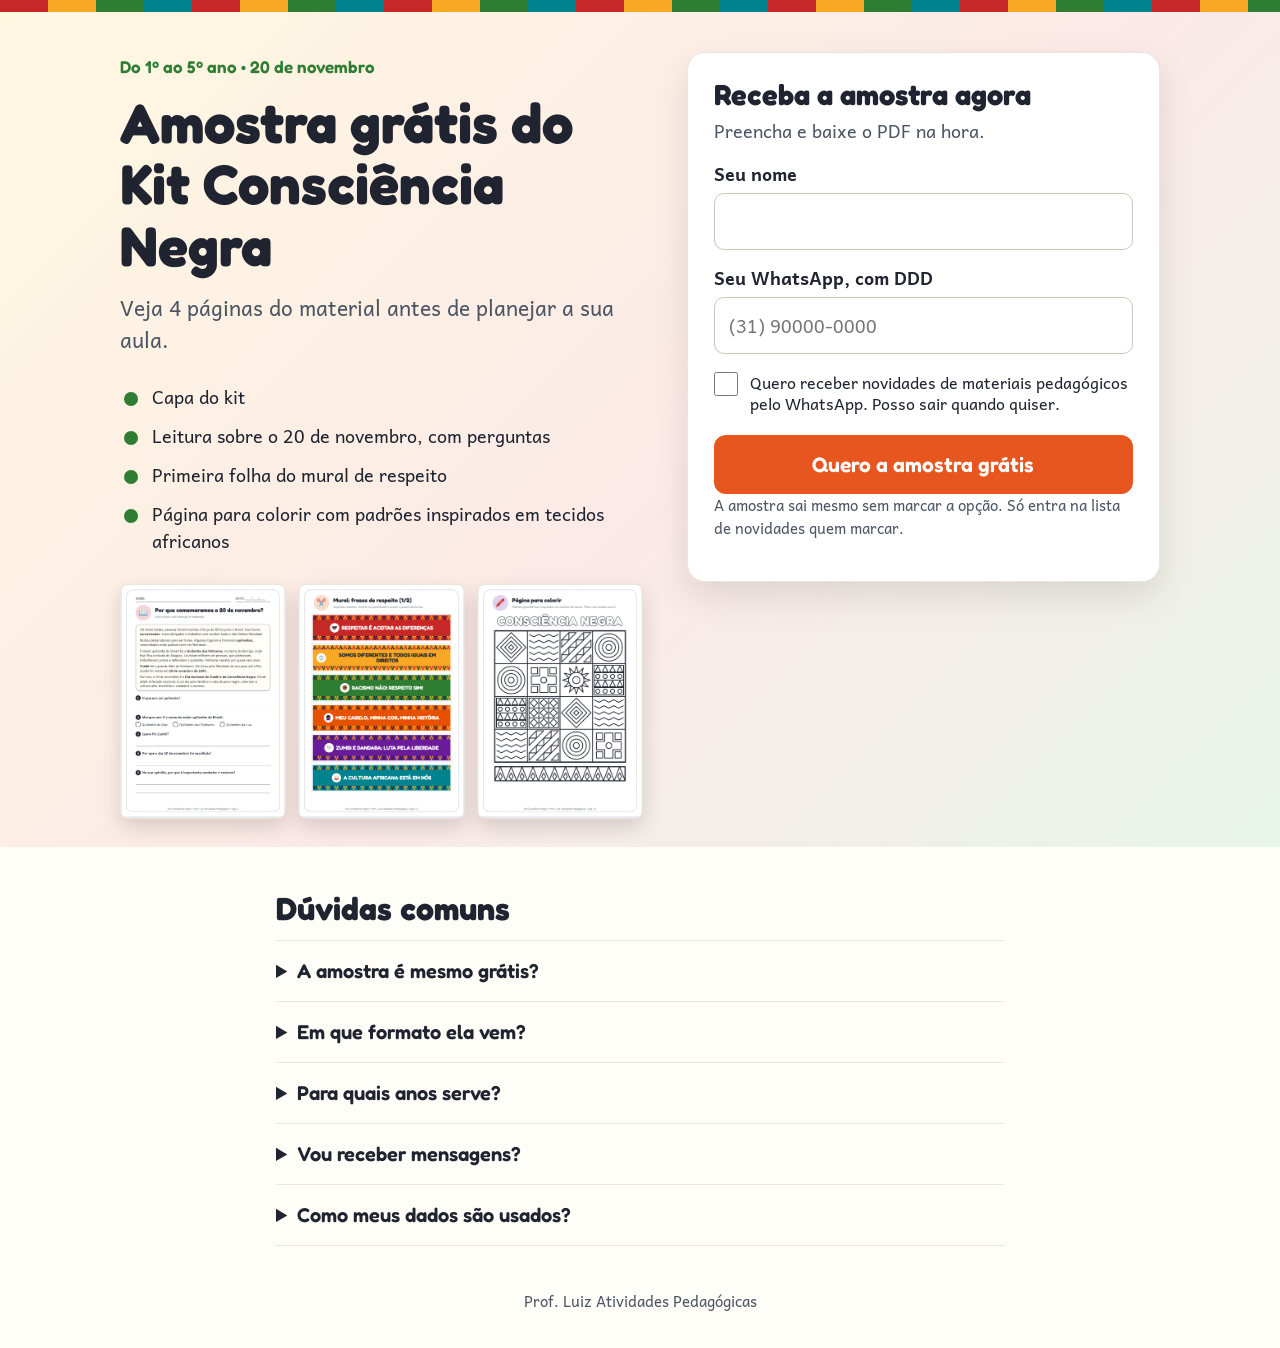
==== amostra-consciencia-negra/index.html @ 091e8562 "Adiciona pagina de amostra do Kit Consciencia Negra Co-Authored-By: Claude Opus 5.5 <noreply@anthrop" ====
<!doctype html>
<html lang="pt-BR">
<head>
<meta charset="utf-8">
<meta name="viewport" content="width=device-width, initial-scale=1">
<title>Amostra grátis: Kit Consciência Negra</title>
<meta name="description" content="Receba 4 páginas do Kit Consciência Negra para conhecer o material do 1º ao 5º ano.">
<meta name="robots" content="noindex">
<link href="https://fonts.googleapis.com/css2?family=Fredoka:wght@500;600;700&family=Andika:wght@400;700&display=swap" rel="stylesheet">
<style>
:root{--tinta:#1f2430;--cinza:#4b5563;--verde:#2e7d32;--botao:#e8561f;--botao-hover:#cf4412;--linha:#ece5dc;--creme:#fff8e1}
*{box-sizing:border-box}
html{-webkit-text-size-adjust:100%}
body{margin:0;font-family:'Andika',sans-serif;font-size:18px;line-height:1.5;color:var(--tinta);background:#fffdf8}
h1,h2,h3{font-family:'Fredoka',sans-serif;line-height:1.1;margin:0;font-weight:700}
img{max-width:100%;display:block}
.aviso{background:var(--tinta);color:#fff;text-align:center;font-size:15px;padding:8px 16px}
.faixa{height:12px;background:repeating-linear-gradient(90deg,#c62828 0 48px,#f9a825 48px 96px,#2e7d32 96px 144px,#00838f 144px 192px)}
.topo{padding:40px 16px 28px;background:linear-gradient(135deg,#fff8e1,#fbe9e7 55%,#e8f5e9)}
.grade{max-width:1040px;margin:0 auto;display:grid;grid-template-columns:1.05fr .95fr;gap:44px;align-items:start}
.selo{display:inline-block;font-family:'Fredoka',sans-serif;font-weight:600;color:var(--verde);font-size:17px;margin-bottom:12px}
h1{font-size:clamp(38px,6vw,56px)}
.sub{font-size:21px;margin:16px 0 22px;color:var(--cinza)}
.lista{list-style:none;padding:0;margin:0 0 24px}
.lista li{padding:6px 0 6px 32px;position:relative}
.lista li:before{content:"";position:absolute;left:4px;top:15px;width:14px;height:14px;border-radius:50%;background:var(--verde)}
.previas{display:flex;gap:12px}
.previas img{width:33.3%;min-width:0;border-radius:8px;border:1px solid var(--linha);background:#fff;box-shadow:0 8px 20px rgba(0,0,0,.14)}
.caixa{background:#fff;border:1px solid var(--linha);border-radius:18px;padding:26px;box-shadow:0 14px 34px rgba(0,0,0,.1)}
.caixa h2{font-size:29px;margin-bottom:6px}
.caixa p{margin:0 0 16px;color:var(--cinza)}
label{display:block;font-weight:700;margin:14px 0 6px}
input[type=text],input[type=tel]{width:100%;font:inherit;padding:14px;border:1.5px solid #cfc6ba;border-radius:10px;background:#fff;color:var(--tinta);min-height:52px}
input:focus-visible,button:focus-visible,a:focus-visible,summary:focus-visible{outline:3px solid #1e88e5;outline-offset:2px}
.aceite{display:flex;gap:12px;align-items:flex-start;font-weight:400;font-size:16px;line-height:1.35;margin-top:18px;cursor:pointer}
.aceite input{width:24px;height:24px;margin:0;flex:none}
.btn{display:block;width:100%;margin-top:20px;border:0;border-radius:12px;padding:17px 18px;background:var(--botao);color:#fff;font-family:'Fredoka',sans-serif;font-size:21px;font-weight:600;text-align:center;text-decoration:none;cursor:pointer}
.btn:hover{background:var(--botao-hover)}
.btn.claro{background:#fff;color:var(--botao);border:2px solid var(--botao)}
.miudo{font-size:15px;color:var(--cinza);margin:14px 0 0}
.duvidas{max-width:760px;margin:0 auto;padding:44px 16px}
.duvidas h2{font-size:32px;margin-bottom:14px}
details{border-top:1px solid var(--linha);padding:15px 0}
details:last-child{border-bottom:1px solid var(--linha)}
summary{cursor:pointer;font-family:'Fredoka',sans-serif;font-weight:600;font-size:20px}
details p{margin:10px 0 0;color:var(--cinza)}
footer{text-align:center;font-size:15px;color:var(--cinza);padding:0 16px 36px}
#obrigado[hidden],#form[hidden]{display:none}
#titulo-obrigado:focus{outline:none}
@media (max-width:820px){.grade{grid-template-columns:1fr;gap:26px}.topo{padding-top:30px}}
</style>
</head>
<body>
<div class="faixa"></div>
<main>
  <section class="topo">
    <div class="grade">
      <div>
        <span class="selo">Do 1º ao 5º ano • 20 de novembro</span>
        <h1>Amostra grátis do Kit Consciência Negra</h1>
        <p class="sub">Veja 4 páginas do material antes de planejar a sua aula.</p>
        <ul class="lista">
          <li>Capa do kit</li>
          <li>Leitura sobre o 20 de novembro, com perguntas</li>
          <li>Primeira folha do mural de respeito</li>
          <li>Página para colorir com padrões inspirados em tecidos africanos</li>
        </ul>
        <div class="previas">
          <img src="img/previa-pagina-3.png" alt="Página de leitura: Por que comemoramos o 20 de novembro?">
          <img src="img/previa-pagina-12.png" alt="Folha do mural com frases de respeito">
          <img src="img/previa-pagina-14.png" alt="Página para colorir com padrões geométricos">
        </div>
      </div>
      <div class="caixa">
        <form id="form">
          <h2>Receba a amostra agora</h2>
          <p>Preencha e baixe o PDF na hora.</p>
          <label for="nome">Seu nome</label>
          <input id="nome" name="nome" type="text" autocomplete="given-name" required>
          <label for="whats">Seu WhatsApp, com DDD</label>
          <input id="whats" name="whatsapp" type="tel" inputmode="tel" autocomplete="tel" placeholder="(31) 90000-0000" required>
          <label class="aceite">
            <input type="checkbox" name="aceite">
            <span>Quero receber novidades de materiais pedagógicos pelo WhatsApp. Posso sair quando quiser.</span>
          </label>
          <button class="btn" type="submit">Quero a amostra grátis</button>
          <p class="miudo">A amostra sai mesmo sem marcar a opção. Só entra na lista de novidades quem marcar.</p>
        </form>
        <div id="obrigado" hidden>
          <h2 id="titulo-obrigado" tabindex="-1">Sua amostra está pronta!</h2>
          <p>Baixe o PDF de 4 páginas e imprima para conhecer o material.</p>
          <a class="btn" href="Amostra-Gratis.pdf" download>Baixar a amostra</a>
          <p style="margin-top:22px"><b>Gostou?</b> O kit completo tem 15 páginas, 3 biografias, palavras de origem africana, mural com 12 faixas e gabarito.</p>
          <a class="btn claro" href="https://pay.kiwify.com.br/yrdgo6k">Ver o kit completo: R$ 14,90</a>
        </div>
      </div>
    </div>
  </section>
  <section class="duvidas">
    <h2>Dúvidas comuns</h2>
    <details><summary>A amostra é mesmo grátis?</summary><p>Sim. Você baixa o PDF sem pagar nada.</p></details>
    <details><summary>Em que formato ela vem?</summary><p>Em PDF, pronto para abrir no celular ou no computador e imprimir.</p></details>
    <details><summary>Para quais anos serve?</summary><p>O kit foi feito para o 1º ao 5º ano do Ensino Fundamental.</p></details>
    <details><summary>Vou receber mensagens?</summary><p>Só se você marcar a opção. Para sair da lista, basta responder SAIR.</p></details>
    <details><summary>Como meus dados são usados?</summary><p>Seu nome e WhatsApp ficam em uma planilha da Prof. Luiz Atividades Pedagógicas. Eles servem para registrar o pedido da amostra e, se você aceitar, enviar novidades. Não vendemos nem repassamos seus dados. Para pedir a exclusão, envie EXCLUIR para o <a href="https://wa.me/5534992359704?text=EXCLUIR">WhatsApp (34) 99235-9704</a>.</p></details>
  </section>
</main>
<footer>Prof. Luiz Atividades Pedagógicas</footer>
<script>
var RESPOSTAS = 'https://docs.google.com/forms/d/e/1FAIpQLSfaYPwuzEjIyra2g4Td2p8HCyKgr8C_k2etu-SI1EdZ6haaew/formResponse';
document.getElementById('form').addEventListener('submit', function (e) {
  e.preventDefault();
  var dados = new URLSearchParams();
  dados.set('entry.1824002619', this.nome.value.trim());
  dados.set('entry.760754083', this.whatsapp.value.trim());
  dados.set('entry.937001871', this.aceite.checked ? 'Sim' : 'Nao');
  fetch(RESPOSTAS, { method: 'POST', mode: 'no-cors', body: dados }).catch(function () {});
  this.hidden = true;
  var fim = document.getElementById('obrigado');
  fim.hidden = false;
  document.getElementById('titulo-obrigado').focus();
});
</script>
</body>
</html>
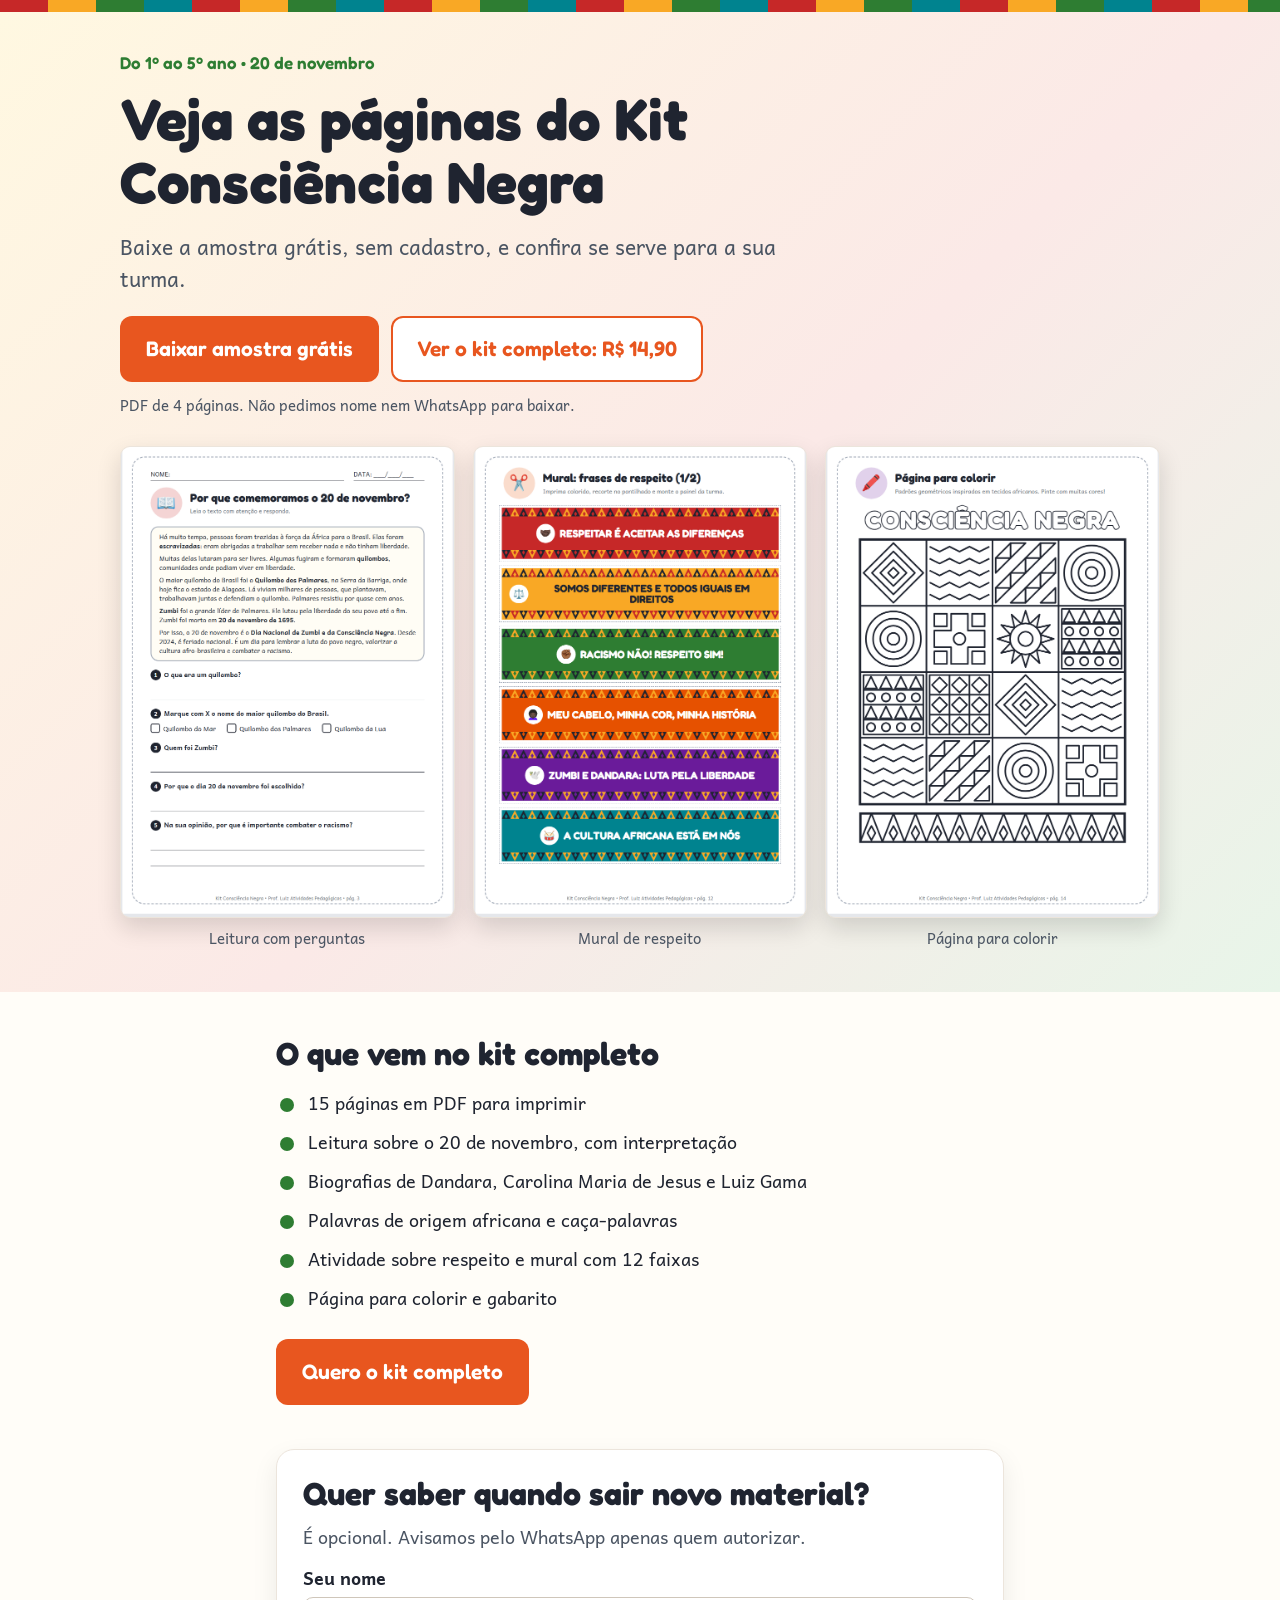
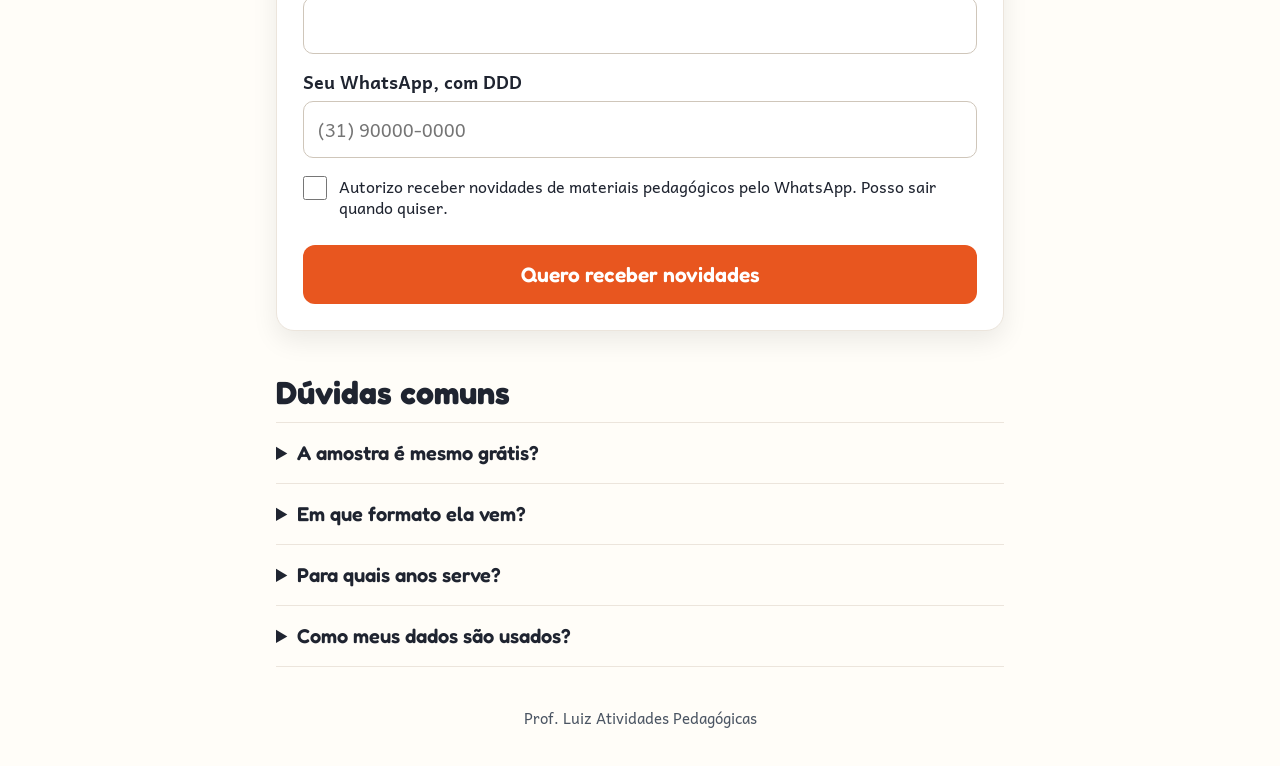
==== commit c783492c: "Mostra paginas e libera amostra sem cadastro Co-Authored-By: Claude Opus 5.5 <noreply@anthropic.com>" ====
--- a/amostra-consciencia-negra/index.html
+++ b/amostra-consciencia-negra/index.html
@@ -4,105 +4,131 @@
 <meta charset="utf-8">
 <meta name="viewport" content="width=device-width, initial-scale=1">
 <title>Amostra grátis: Kit Consciência Negra</title>
-<meta name="description" content="Receba 4 páginas do Kit Consciência Negra para conhecer o material do 1º ao 5º ano.">
+<meta name="description" content="Veja páginas reais e baixe grátis a amostra do Kit Consciência Negra, do 1º ao 5º ano.">
 <meta name="robots" content="noindex">
 <link href="https://fonts.googleapis.com/css2?family=Fredoka:wght@500;600;700&family=Andika:wght@400;700&display=swap" rel="stylesheet">
 <style>
-:root{--tinta:#1f2430;--cinza:#4b5563;--verde:#2e7d32;--botao:#e8561f;--botao-hover:#cf4412;--linha:#ece5dc;--creme:#fff8e1}
+:root{--tinta:#1f2430;--cinza:#4b5563;--verde:#2e7d32;--botao:#e8561f;--botao-hover:#cf4412;--linha:#ece5dc}
 *{box-sizing:border-box}
 html{-webkit-text-size-adjust:100%}
 body{margin:0;font-family:'Andika',sans-serif;font-size:18px;line-height:1.5;color:var(--tinta);background:#fffdf8}
-h1,h2,h3{font-family:'Fredoka',sans-serif;line-height:1.1;margin:0;font-weight:700}
+h1,h2{font-family:'Fredoka',sans-serif;line-height:1.1;margin:0;font-weight:700}
 img{max-width:100%;display:block}
-.aviso{background:var(--tinta);color:#fff;text-align:center;font-size:15px;padding:8px 16px}
+a{color:#1565c0}
 .faixa{height:12px;background:repeating-linear-gradient(90deg,#c62828 0 48px,#f9a825 48px 96px,#2e7d32 96px 144px,#00838f 144px 192px)}
-.topo{padding:40px 16px 28px;background:linear-gradient(135deg,#fff8e1,#fbe9e7 55%,#e8f5e9)}
-.grade{max-width:1040px;margin:0 auto;display:grid;grid-template-columns:1.05fr .95fr;gap:44px;align-items:start}
-.selo{display:inline-block;font-family:'Fredoka',sans-serif;font-weight:600;color:var(--verde);font-size:17px;margin-bottom:12px}
-h1{font-size:clamp(38px,6vw,56px)}
-.sub{font-size:21px;margin:16px 0 22px;color:var(--cinza)}
-.lista{list-style:none;padding:0;margin:0 0 24px}
+.topo{padding:38px 16px 42px;background:linear-gradient(135deg,#fff8e1,#fbe9e7 55%,#e8f5e9)}
+.conteudo{max-width:1040px;margin:0 auto}
+.selo{display:block;font-family:'Fredoka',sans-serif;font-weight:600;color:var(--verde);font-size:17px;margin-bottom:12px}
+h1{font-size:clamp(38px,6vw,58px);max-width:820px}
+.sub{font-size:21px;margin:16px 0 22px;color:var(--cinza);max-width:720px}
+.acoes{display:flex;flex-wrap:wrap;gap:12px}
+.btn{display:inline-block;border:0;border-radius:12px;padding:17px 26px;background:var(--botao);color:#fff;font-family:'Fredoka',sans-serif;font-size:21px;font-weight:600;text-align:center;text-decoration:none;cursor:pointer}
+.btn:hover{background:var(--botao-hover)}
+.btn.claro{background:#fff;color:var(--botao);box-shadow:inset 0 0 0 2px var(--botao)}
+.miudo{font-size:15px;color:var(--cinza);margin:12px 0 0}
+.paginas{display:grid;grid-template-columns:repeat(3,1fr);gap:18px;margin-top:30px}
+.paginas figure{margin:0}
+.paginas img{width:100%;height:auto;border-radius:10px;border:1px solid var(--linha);background:#fff;box-shadow:0 10px 24px rgba(0,0,0,.14)}
+figcaption{font-size:15px;color:var(--cinza);margin-top:9px;text-align:center}
+.bloco{max-width:760px;margin:0 auto;padding:44px 16px 0}
+.bloco h2{font-size:32px;margin-bottom:12px}
+.lista{list-style:none;padding:0;margin:12px 0 22px}
 .lista li{padding:6px 0 6px 32px;position:relative}
 .lista li:before{content:"";position:absolute;left:4px;top:15px;width:14px;height:14px;border-radius:50%;background:var(--verde)}
-.previas{display:flex;gap:12px}
-.previas img{width:33.3%;min-width:0;border-radius:8px;border:1px solid var(--linha);background:#fff;box-shadow:0 8px 20px rgba(0,0,0,.14)}
-.caixa{background:#fff;border:1px solid var(--linha);border-radius:18px;padding:26px;box-shadow:0 14px 34px rgba(0,0,0,.1)}
-.caixa h2{font-size:29px;margin-bottom:6px}
-.caixa p{margin:0 0 16px;color:var(--cinza)}
+.caixa{background:#fff;border:1px solid var(--linha);border-radius:18px;padding:26px;box-shadow:0 10px 26px rgba(0,0,0,.08)}
+.caixa p{margin:0 0 14px;color:var(--cinza)}
 label{display:block;font-weight:700;margin:14px 0 6px}
 input[type=text],input[type=tel]{width:100%;font:inherit;padding:14px;border:1.5px solid #cfc6ba;border-radius:10px;background:#fff;color:var(--tinta);min-height:52px}
 input:focus-visible,button:focus-visible,a:focus-visible,summary:focus-visible{outline:3px solid #1e88e5;outline-offset:2px}
 .aceite{display:flex;gap:12px;align-items:flex-start;font-weight:400;font-size:16px;line-height:1.35;margin-top:18px;cursor:pointer}
 .aceite input{width:24px;height:24px;margin:0;flex:none}
-.btn{display:block;width:100%;margin-top:20px;border:0;border-radius:12px;padding:17px 18px;background:var(--botao);color:#fff;font-family:'Fredoka',sans-serif;font-size:21px;font-weight:600;text-align:center;text-decoration:none;cursor:pointer}
-.btn:hover{background:var(--botao-hover)}
-.btn.claro{background:#fff;color:var(--botao);border:2px solid var(--botao)}
-.miudo{font-size:15px;color:var(--cinza);margin:14px 0 0}
-.duvidas{max-width:760px;margin:0 auto;padding:44px 16px}
-.duvidas h2{font-size:32px;margin-bottom:14px}
+form .btn{width:100%;margin-top:20px}
 details{border-top:1px solid var(--linha);padding:15px 0}
 details:last-child{border-bottom:1px solid var(--linha)}
 summary{cursor:pointer;font-family:'Fredoka',sans-serif;font-weight:600;font-size:20px}
 details p{margin:10px 0 0;color:var(--cinza)}
-footer{text-align:center;font-size:15px;color:var(--cinza);padding:0 16px 36px}
+footer{text-align:center;font-size:15px;color:var(--cinza);padding:40px 16px 36px}
 #obrigado[hidden],#form[hidden]{display:none}
 #titulo-obrigado:focus{outline:none}
-@media (max-width:820px){.grade{grid-template-columns:1fr;gap:26px}.topo{padding-top:30px}}
+@media (max-width:820px){
+  .topo{padding-top:30px}
+  .acoes .btn{width:100%}
+  .paginas{display:flex;overflow-x:auto;scroll-snap-type:x mandatory;gap:14px;margin:26px -16px 0;padding:0 16px 8px;-webkit-overflow-scrolling:touch}
+  .paginas figure{flex:0 0 82%;scroll-snap-align:center}
+}
 </style>
 </head>
 <body>
 <div class="faixa"></div>
 <main>
   <section class="topo">
-    <div class="grade">
-      <div>
-        <span class="selo">Do 1º ao 5º ano • 20 de novembro</span>
-        <h1>Amostra grátis do Kit Consciência Negra</h1>
-        <p class="sub">Veja 4 páginas do material antes de planejar a sua aula.</p>
-        <ul class="lista">
-          <li>Capa do kit</li>
-          <li>Leitura sobre o 20 de novembro, com perguntas</li>
-          <li>Primeira folha do mural de respeito</li>
-          <li>Página para colorir com padrões inspirados em tecidos africanos</li>
-        </ul>
-        <div class="previas">
-          <img src="img/previa-pagina-3.png" alt="Página de leitura: Por que comemoramos o 20 de novembro?">
-          <img src="img/previa-pagina-12.png" alt="Folha do mural com frases de respeito">
-          <img src="img/previa-pagina-14.png" alt="Página para colorir com padrões geométricos">
-        </div>
+    <div class="conteudo">
+      <span class="selo">Do 1º ao 5º ano • 20 de novembro</span>
+      <h1>Veja as páginas do Kit Consciência Negra</h1>
+      <p class="sub">Baixe a amostra grátis, sem cadastro, e confira se serve para a sua turma.</p>
+      <div class="acoes">
+        <a class="btn" href="Amostra-Gratis.pdf" download>Baixar amostra grátis</a>
+        <a class="btn claro" href="https://pay.kiwify.com.br/yrdgo6k">Ver o kit completo: R$ 14,90</a>
       </div>
-      <div class="caixa">
-        <form id="form">
-          <h2>Receba a amostra agora</h2>
-          <p>Preencha e baixe o PDF na hora.</p>
-          <label for="nome">Seu nome</label>
-          <input id="nome" name="nome" type="text" autocomplete="given-name" required>
-          <label for="whats">Seu WhatsApp, com DDD</label>
-          <input id="whats" name="whatsapp" type="tel" inputmode="tel" autocomplete="tel" placeholder="(31) 90000-0000" required>
-          <label class="aceite">
-            <input type="checkbox" name="aceite">
-            <span>Quero receber novidades de materiais pedagógicos pelo WhatsApp. Posso sair quando quiser.</span>
-          </label>
-          <button class="btn" type="submit">Quero a amostra grátis</button>
-          <p class="miudo">A amostra sai mesmo sem marcar a opção. Só entra na lista de novidades quem marcar.</p>
-        </form>
-        <div id="obrigado" hidden>
-          <h2 id="titulo-obrigado" tabindex="-1">Sua amostra está pronta!</h2>
-          <p>Baixe o PDF de 4 páginas e imprima para conhecer o material.</p>
-          <a class="btn" href="Amostra-Gratis.pdf" download>Baixar a amostra</a>
-          <p style="margin-top:22px"><b>Gostou?</b> O kit completo tem 15 páginas, 3 biografias, palavras de origem africana, mural com 12 faixas e gabarito.</p>
-          <a class="btn claro" href="https://pay.kiwify.com.br/yrdgo6k">Ver o kit completo: R$ 14,90</a>
-        </div>
+      <p class="miudo">PDF de 4 páginas. Não pedimos nome nem WhatsApp para baixar.</p>
+      <div class="paginas" tabindex="0" aria-label="Páginas reais do kit">
+        <figure>
+          <img src="img/previa-pagina-3.png" width="800" height="1131" alt="Página de leitura: Por que comemoramos o 20 de novembro?">
+          <figcaption>Leitura com perguntas</figcaption>
+        </figure>
+        <figure>
+          <img src="img/previa-pagina-12.png" width="800" height="1131" alt="Folha do mural com frases de respeito">
+          <figcaption>Mural de respeito</figcaption>
+        </figure>
+        <figure>
+          <img src="img/previa-pagina-14.png" width="800" height="1131" alt="Página para colorir com padrões geométricos">
+          <figcaption>Página para colorir</figcaption>
+        </figure>
       </div>
     </div>
   </section>
-  <section class="duvidas">
+
+  <section class="bloco">
+    <h2>O que vem no kit completo</h2>
+    <ul class="lista">
+      <li>15 páginas em PDF para imprimir</li>
+      <li>Leitura sobre o 20 de novembro, com interpretação</li>
+      <li>Biografias de Dandara, Carolina Maria de Jesus e Luiz Gama</li>
+      <li>Palavras de origem africana e caça-palavras</li>
+      <li>Atividade sobre respeito e mural com 12 faixas</li>
+      <li>Página para colorir e gabarito</li>
+    </ul>
+    <a class="btn" href="https://pay.kiwify.com.br/yrdgo6k">Quero o kit completo</a>
+  </section>
+
+  <section class="bloco">
+    <div class="caixa">
+      <form id="form">
+        <h2>Quer saber quando sair novo material?</h2>
+        <p>É opcional. Avisamos pelo WhatsApp apenas quem autorizar.</p>
+        <label for="nome">Seu nome</label>
+        <input id="nome" name="nome" type="text" autocomplete="given-name" required>
+        <label for="whats">Seu WhatsApp, com DDD</label>
+        <input id="whats" name="whatsapp" type="tel" inputmode="tel" autocomplete="tel" placeholder="(31) 90000-0000" required>
+        <label class="aceite">
+          <input type="checkbox" name="aceite" required>
+          <span>Autorizo receber novidades de materiais pedagógicos pelo WhatsApp. Posso sair quando quiser.</span>
+        </label>
+        <button class="btn" type="submit">Quero receber novidades</button>
+      </form>
+      <div id="obrigado" hidden>
+        <h2 id="titulo-obrigado" tabindex="-1">Pronto, obrigado!</h2>
+        <p>Vamos avisar quando sair material novo. Para sair da lista, basta responder SAIR.</p>
+      </div>
+    </div>
+  </section>
+
+  <section class="bloco">
     <h2>Dúvidas comuns</h2>
-    <details><summary>A amostra é mesmo grátis?</summary><p>Sim. Você baixa o PDF sem pagar nada.</p></details>
+    <details><summary>A amostra é mesmo grátis?</summary><p>Sim. Você baixa o PDF sem pagar e sem cadastro.</p></details>
     <details><summary>Em que formato ela vem?</summary><p>Em PDF, pronto para abrir no celular ou no computador e imprimir.</p></details>
     <details><summary>Para quais anos serve?</summary><p>O kit foi feito para o 1º ao 5º ano do Ensino Fundamental.</p></details>
-    <details><summary>Vou receber mensagens?</summary><p>Só se você marcar a opção. Para sair da lista, basta responder SAIR.</p></details>
-    <details><summary>Como meus dados são usados?</summary><p>Seu nome e WhatsApp ficam em uma planilha da Prof. Luiz Atividades Pedagógicas. Eles servem para registrar o pedido da amostra e, se você aceitar, enviar novidades. Não vendemos nem repassamos seus dados. Para pedir a exclusão, envie EXCLUIR para o <a href="https://wa.me/5534992359704?text=EXCLUIR">WhatsApp (34) 99235-9704</a>.</p></details>
+    <details><summary>Como meus dados são usados?</summary><p>Se você preencher o formulário, seu nome e WhatsApp ficam em uma planilha da Prof. Luiz Atividades Pedagógicas, usada só para enviar novidades. Não vendemos nem repassamos seus dados. Para pedir a exclusão, envie EXCLUIR para o <a href="https://wa.me/5534992359704?text=EXCLUIR">WhatsApp (34) 99235-9704</a>.</p></details>
   </section>
 </main>
 <footer>Prof. Luiz Atividades Pedagógicas</footer>
@@ -113,7 +139,7 @@
   var dados = new URLSearchParams();
   dados.set('entry.1824002619', this.nome.value.trim());
   dados.set('entry.760754083', this.whatsapp.value.trim());
-  dados.set('entry.937001871', this.aceite.checked ? 'Sim' : 'Nao');
+  dados.set('entry.937001871', 'Sim');
   fetch(RESPOSTAS, { method: 'POST', mode: 'no-cors', body: dados }).catch(function () {});
   this.hidden = true;
   var fim = document.getElementById('obrigado');
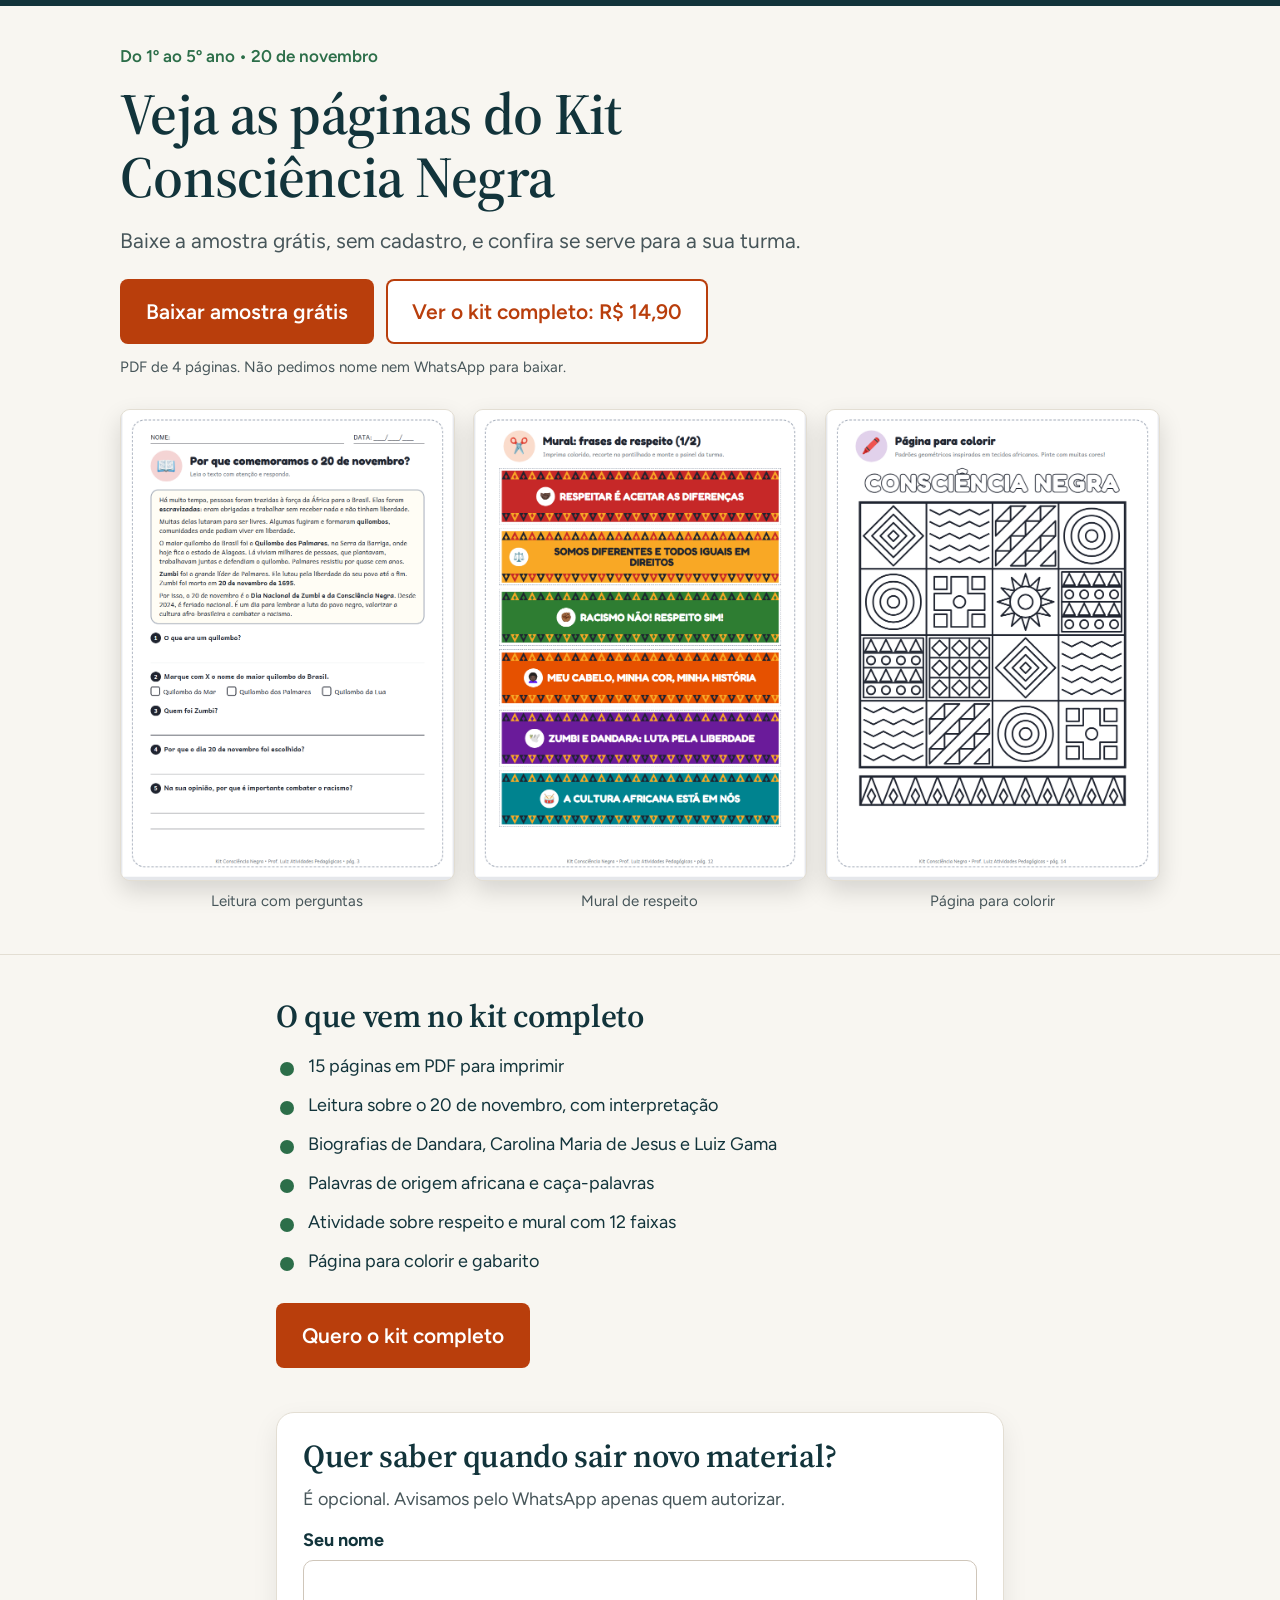
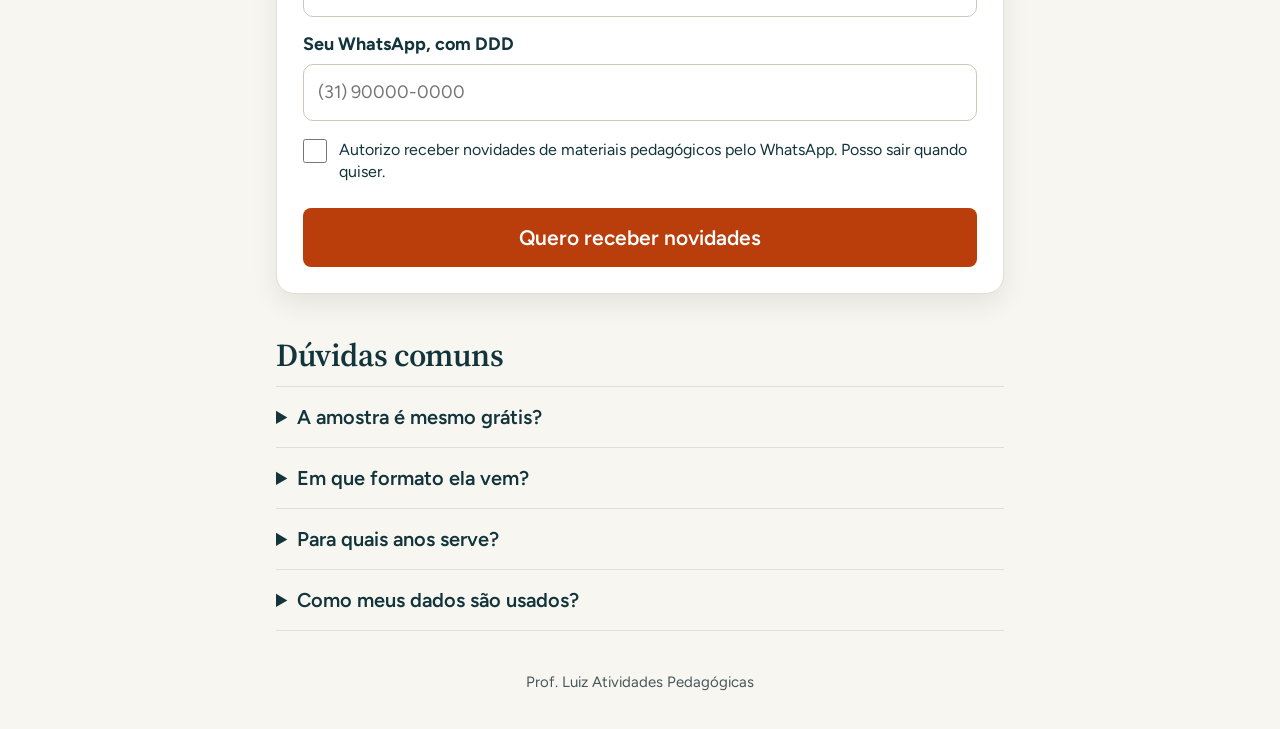
==== commit fd4806db: "Leva o visual editorial as paginas avulsas Co-Authored-By: Claude Opus 5.5 <noreply@anthropic.com>" ====
--- a/amostra-consciencia-negra/index.html
+++ b/amostra-consciencia-negra/index.html
@@ -6,23 +6,23 @@
 <title>Amostra grátis: Kit Consciência Negra</title>
 <meta name="description" content="Veja páginas reais e baixe grátis a amostra do Kit Consciência Negra, do 1º ao 5º ano.">
 <meta name="robots" content="noindex">
-<link href="https://fonts.googleapis.com/css2?family=Fredoka:wght@500;600;700&family=Andika:wght@400;700&display=swap" rel="stylesheet">
+<link href="https://fonts.googleapis.com/css2?family=Figtree:wght@400;500;600;700&family=Source+Serif+4:opsz,wght@8..60,600&display=swap" rel="stylesheet">
 <style>
-:root{--tinta:#1f2430;--cinza:#4b5563;--verde:#2e7d32;--botao:#e8561f;--botao-hover:#cf4412;--linha:#ece5dc}
+:root{--tinta:#12343b;--cinza:#47565a;--verde:#2c6e49;--botao:#b93e0c;--botao-hover:#973207;--linha:#e3ded3}
 *{box-sizing:border-box}
 html{-webkit-text-size-adjust:100%}
-body{margin:0;font-family:'Andika',sans-serif;font-size:18px;line-height:1.5;color:var(--tinta);background:#fffdf8}
-h1,h2{font-family:'Fredoka',sans-serif;line-height:1.1;margin:0;font-weight:700}
+body{margin:0;font-family:'Figtree',system-ui,sans-serif;font-size:18px;line-height:1.5;color:var(--tinta);background:#f8f6f1}
+h1,h2{font-family:'Source Serif 4',Georgia,serif;line-height:1.1;margin:0;font-weight:600;letter-spacing:-.012em;text-wrap:balance}
 img{max-width:100%;display:block}
-a{color:#1565c0}
-.faixa{height:12px;background:repeating-linear-gradient(90deg,#c62828 0 48px,#f9a825 48px 96px,#2e7d32 96px 144px,#00838f 144px 192px)}
-.topo{padding:38px 16px 42px;background:linear-gradient(135deg,#fff8e1,#fbe9e7 55%,#e8f5e9)}
+a{color:#1f5c63}
+.faixa{height:6px;background:var(--tinta)}
+.topo{padding:38px 16px 42px;background:#f8f6f1;border-bottom:1px solid var(--linha)}
 .conteudo{max-width:1040px;margin:0 auto}
-.selo{display:block;font-family:'Fredoka',sans-serif;font-weight:600;color:var(--verde);font-size:17px;margin-bottom:12px}
+.selo{display:block;font-family:'Figtree',system-ui,sans-serif;font-weight:600;color:var(--verde);font-size:17px;margin-bottom:12px}
 h1{font-size:clamp(38px,6vw,58px);max-width:820px}
 .sub{font-size:21px;margin:16px 0 22px;color:var(--cinza);max-width:720px}
 .acoes{display:flex;flex-wrap:wrap;gap:12px}
-.btn{display:inline-block;border:0;border-radius:12px;padding:17px 26px;background:var(--botao);color:#fff;font-family:'Fredoka',sans-serif;font-size:21px;font-weight:600;text-align:center;text-decoration:none;cursor:pointer}
+.btn{display:inline-block;border:0;border-radius:8px;padding:17px 26px;background:var(--botao);color:#fff;font-family:'Figtree',system-ui,sans-serif;font-size:21px;font-weight:600;text-align:center;text-decoration:none;cursor:pointer}
 .btn:hover{background:var(--botao-hover)}
 .btn.claro{background:#fff;color:var(--botao);box-shadow:inset 0 0 0 2px var(--botao)}
 .miudo{font-size:15px;color:var(--cinza);margin:12px 0 0}
@@ -39,13 +39,13 @@
 .caixa p{margin:0 0 14px;color:var(--cinza)}
 label{display:block;font-weight:700;margin:14px 0 6px}
 input[type=text],input[type=tel]{width:100%;font:inherit;padding:14px;border:1.5px solid #cfc6ba;border-radius:10px;background:#fff;color:var(--tinta);min-height:52px}
-input:focus-visible,button:focus-visible,a:focus-visible,summary:focus-visible{outline:3px solid #1e88e5;outline-offset:2px}
+input:focus-visible,button:focus-visible,a:focus-visible,summary:focus-visible{outline:3px solid #1f5c63;outline-offset:2px}
 .aceite{display:flex;gap:12px;align-items:flex-start;font-weight:400;font-size:16px;line-height:1.35;margin-top:18px;cursor:pointer}
 .aceite input{width:24px;height:24px;margin:0;flex:none}
 form .btn{width:100%;margin-top:20px}
 details{border-top:1px solid var(--linha);padding:15px 0}
 details:last-child{border-bottom:1px solid var(--linha)}
-summary{cursor:pointer;font-family:'Fredoka',sans-serif;font-weight:600;font-size:20px}
+summary{cursor:pointer;font-family:'Figtree',system-ui,sans-serif;font-weight:600;font-size:20px}
 details p{margin:10px 0 0;color:var(--cinza)}
 footer{text-align:center;font-size:15px;color:var(--cinza);padding:40px 16px 36px}
 #obrigado[hidden],#form[hidden]{display:none}
